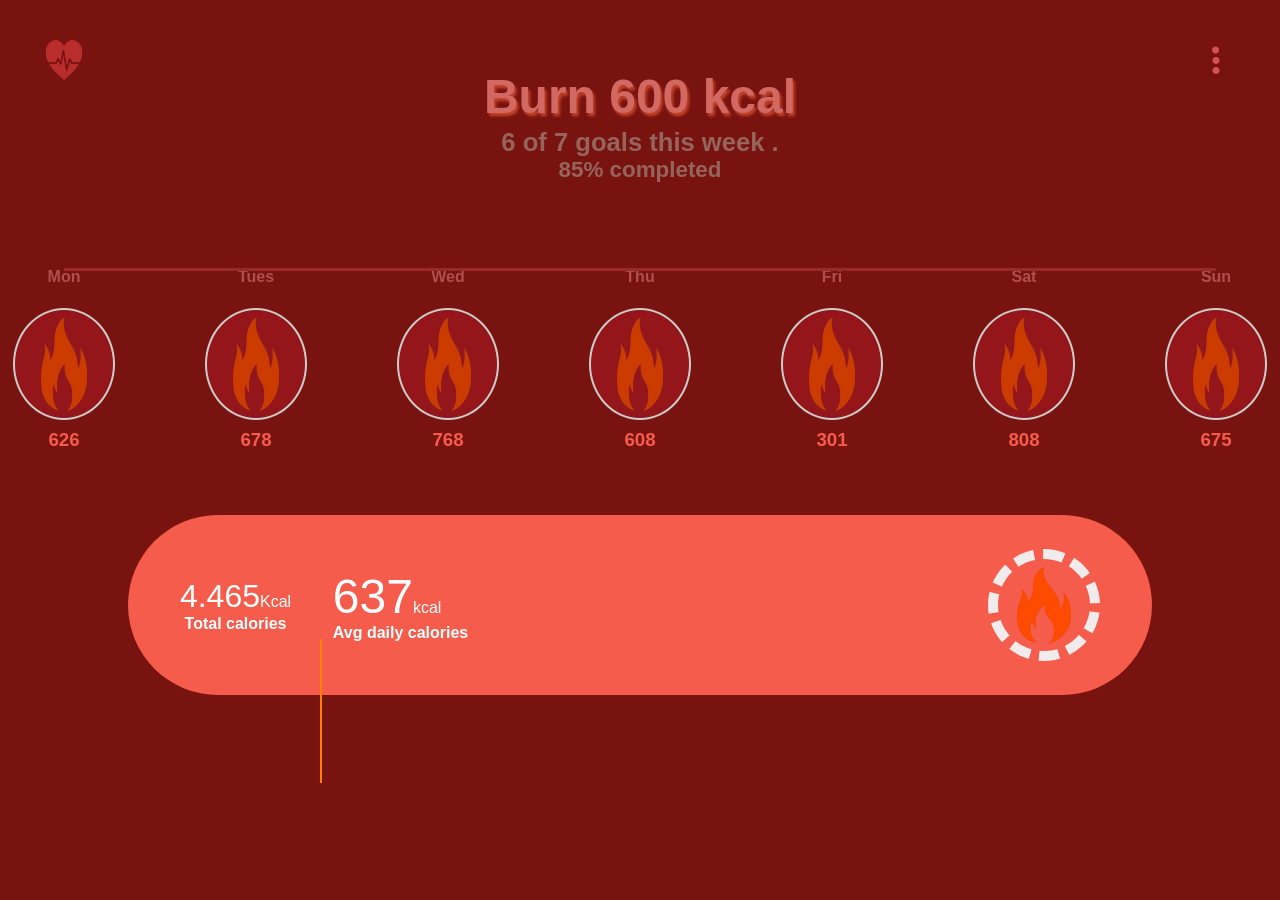
==== index.html @ 50d633a2 "inital commit" ====
<!DOCTYPE html>
<html lang="en">
<head>
    <meta charset="UTF-8">
    <meta name="viewport" content="width=device-width, initial-scale=1.0">
    <title>Document</title>
    <link rel="stylesheet" href="CSS/style.css">
    <link rel="stylesheet" href="https://cdnjs.cloudflare.com/ajax/libs/font-awesome/6.7.2/css/all.min.css">
</head>
<body>
    <main>
        <header>
            <div id="header-cnt">
                <!-- left-cnt -->
                <div class="left-cnt">
                    <img src="Assests/heatBeat.png" alt="img">
                </div>

                <!-- middle container -->
                <div class="middle-cnt">
                    <div class="title-cnt">
                        <h2>Burn 600 kcal</h2>
                    </div>
                    <div class="goal-cnt">
                        <h3>6 of 7 goals this week .</h3>
                    </div>
                    <div class="percent-cnt">
                        85% completed
                    </div>
                </div>
                <!-- right-container -->
                <div class="left-cnt">
                    <i class="fa-solid fa-ellipsis-vertical"></i>
                </div>
            </div>
        </header>
        <!-- header end -->

        <!-- line start -->
         <div class="line">

         </div>

         <!-- line end -->
          <div class="days">

            <div class="day">
                <h4 class="dayName">Mon</h4>
                <div class="calories-img">
                    <img src="Assests/fire.png" alt="">
                </div>
                <h3 class="NumberOfcal">626</h3>
            </div>
            <div class="day">
                <h4 class="dayName">Tues</h4>
                <div class="calories-img">    <img src="Assests/fire.png" alt=""></div>
                <h3 class="NumberOfcal">678</h3>
            </div>
            <div class="day">
                <h4 class="dayName">Wed</h4>
                <div class="calories-img">
                    <img src="Assests/fire.png" alt="">
                </div>
                <h3 class="NumberOfcal">768</h3>
            </div>
            <div class="day"> <h4 class="dayName">Thu</h4>
                <div class="calories-img">
                    <img src="Assests/fire.png" alt="">
                </div>
                <h3 class="NumberOfcal">608</h3></div>
            <div class="day">
                <h4 class="dayName">Fri</h4>
                <div class="calories-img">
                    <img src="Assests/fire.png" alt="">
                </div>
                <h3 class="NumberOfcal">301</h3>
            </div>
            <div class="day">
                <h4 class="dayName">Sat</h4>
                <div class="calories-img">
                    <img src="Assests/fire.png" alt="">
                </div>
                <h3 class="NumberOfcal">808</h3>
            </div>
            <div class="day">
                <h4 class="dayName">Sun</h4>
                <div class="calories-img">
                    <img src="Assests/fire.png" alt="">
                </div>
                <h3 class="NumberOfcal">675</h3>
            </div>

          </div>

          <footer>
            <div id="left">
                <p><span>4.465</span>Kcal</p> <h4>Total calories</h4>
            </div>
            <div id="middle">
                <p><span>637</span>kcal </p><h4>Avg daily calories</h4>
            </div>
            <div id="right">
                <img src="Assests/fire.png" alt="">
            </div>
          </footer>
          
    </main>
</body>
</html>
---- CSS/style.css ----
@import url('https://fonts.googleapis.com/css2?family=PT+Sans:ital,wght@0,400;0,700;1,400;1,700&family=Roboto:ital,wght@0,100;0,300;0,400;0,500;0,700;0,900;1,100;1,300;1,400;1,500;1,700;1,900&display=swap');

* {
    margin: 0;
    padding: 0;
    box-sizing: border-box;
    color: white;
    /* border: white; */
    font-family: sans-serif;
    font-family: 'Lucida Sans', 'Lucida Sans Regular', 'Lucida Grande', 'Lucida Sans Unicode', Geneva, Verdana, sans-serif;
}

:root {
    --bg-color: rgb(120, 19, 16);
    --secondary-color: rgb(246, 92, 76);
    --font-color: rgb(150, 100, 93);
}

body {
    background-color: var(--bg-color);

}

#header-cnt {
    width: 100%;
    display: flex;
    justify-content: space-between;
    align-items: center;
}

.left-cnt {
    width: 10%;
    /* border: 2px solid black; */
}

.left-cnt img {
    height: 3rem;
    width: 3rem;
}

.middle-cnt {
    width: 72%;
    /* border: 2px solid black; */
    display: flex;
    flex-direction: column;
    justify-content: center;
    align-items: center;

}

.title-cnt {
    display: flex;
    justify-content: center;
    align-items: center;
    /* border: 2px solid gray; */
    width: 60%;
    height: 4rem;
    margin-top: 4rem;
    font-size: 2rem;
    font-weight: 100;
}

.title-cnt h2 {
    font-family: sans-serif;
    text-shadow: 2px 3px 3px rgb(197, 69, 41);
    color: rgb(209, 104, 98);

}

.goal-cnt h3 {
    color: var(--font-color);
    font-size: 1.6rem;
    font-weight: 600;
}

.percent-cnt {
    color: var(--font-color);
    font-size: 1.4rem;
    font-weight: 600;
}

.title-cnt h3 {
    font-size: 2rem;
    font-weight: 400;
    color: rgb(214, 110, 106);
}

.left-cnt {
    width: 10%;
    /* border: 2px solid; */
    display: flex;
    justify-content: center;
    align-items: end;
    margin-top: -4rem;
}

.left-cnt i {
    font-size: 2rem;
    color: rgb(214, 82, 82);
}

.line {
    margin: auto;
    content: '';
    position: absolute;
    display: inline;
    top: 28%;
    left: 5%;
    width: 90%;
    height: 3px;

    background-color: rgb(153, 43, 39);
    margin-top: 1rem;



}

.days {
    width: 100%;
    display: flex;
    justify-content: space-between;
    align-items: center;
    margin-top: 5rem;
    /* border: 2px solid; */
}

.day {
    width: 10%;
    display: flex;
    flex-direction: column;
    align-items: center;
    /* border: 2px solid; */
}

.dayName {
    width: 50%;
    /* color: rgb(188, 36, 36); */
    display: flex;
    justify-content: center;
    align-items: center;
    border-radius: 10px;
    margin-bottom: 1rem;
    height: 1.8rem;
    font-weight: 600;
    color: rgb(174, 80, 80);
}


.dayName:hover {
    color: white;
    background-color: rgb(119, 77, 71);
}

.calories-img {
    width: 80%;
    height: 7rem;
    border: 2px solid;
    display: flex;
    justify-content: center;
    align-items: center;
    border-radius: 50%;
    background-color: rgb(185, 27, 32);
    object-fit: cover;
    filter: brightness(0.8);
 
    
}

.calories-img:hover {
    filter: brightness(0) invert(1);
    padding: 10px;
    background-color: black;
  
}

.calories-img img {
    width: inherit;
    height: inherit;
    /* color: white; */
}

.NumberOfcal {
    color: var(--secondary-color);
    margin-top: 0.6rem;
}

footer {
    width: 80%;
    height: 20vh;
    display: flex;
    justify-content: center;
    align-items: center;
    margin: auto;
    /* border: 2px solid; */
    gap: 2%;
    background-color: var(--secondary-color);
    border-radius: 10rem;
    margin-top: 4rem;
}

footer::before {
    content: '';
    position: absolute;
    top: 71%;
    left: 25%;
    width: 2px;
    height: 16%;
    background-color: #FF7F00;
}

#left {
    width: 15%;
    height: 16vh;
    /* border: 2px solid; */
    display: flex;
    flex-direction: column;
    justify-content: center;
    align-items: center;
}

#left span {
    font-size: 2rem;
}

#middle {
    width: 60%;
    height: 16vh;
    /* border: 2px solid; */
    display: flex;
    flex-direction: column;
    justify-content: center;
    align-items: start;
}

#right {
    width: 15%;
    height: 16vh;
    /* border: 2px solid; */
    display: flex;
    justify-content: center;
    align-items: center;
}

#right img {
    border: 10px dashed rgb(241, 235, 235);
    border-radius: 50%;
    width: 7rem;
    height: 7rem;
}

#middle span {
    font-size: 3rem;
    font-weight: 400;
}

#middle h4 {
    display: in;
}

@media (max-width: 600px) {
    #header-cnt {}

    .title-cnt {
        width: 90%;
        /* Reduce width for better fit */
        font-size: 1.5rem;
        /* Adjust font size */
    }

    .days {
        width: 100%;
    }

    .day {
        width: 12%;
        /* Make days responsive */
        margin: 1rem 0;
        /* Add spacing */
    }

    .dayName {
        width: 80%;
        /* Adjust day name width */
        font-size: 1rem;
        /* Reduce font size */
    }

    .calories-img {
        width: 3.5rem;
        /* Smaller circular image */
        height: 4rem;
        /* Adjust height */
    }

    .calories-img img {
        width: inherit;
        height: inherit;
    }

    footer {
        height: 15vh;
    }

    #left {
        width: 25%;
        height: 5rem;

    }

    #middle {
        width: 40%;
        height: 5rem;
    }

    #right {
        width: 15%;
        height: 5rem;
    }

    #right img {
        width: 3rem;
        height: 3rem;
    }

    footer::before {
        content: '';
        position: absolute;
        top: 80%;
        left: 37%;
        width: 2px;
        height: 10%;
        background-color: #FF7F00;
    }
    #right img {
        width: 2.5rem;
  
        height: 2.5rem;
        border: 5px dashed rgb(241, 235, 235);
    }
    #middle span {
        font-size: 2rem;
    }

    #left span {
        font-size: 1.4rem;

    }

}


@media (max-width: 400px) {
    #header-cnt {
        width: 100%;
    }

    .title-cnt {
        width: 95%;
        /* Reduce width for better fit */
        font-size: 1.2rem;
        /* Smaller font size */
    }
    .goal-cnt{
       font-size: 0.5rem;
    }

    .days {
        width: 100%;
    }

    .day {
        width: 20%;
   
        margin: 0.5rem 0;
        /* Reduce vertical spacing */
    }

    .dayName {
        width: 70%;
        /* Reduce day name width */
        font-size: 0.9rem;
  
    }

    .calories-img {
        width: 3rem;
        /* Smaller circular image */
        height: 3.5rem;
        /* Adjust height */
    }

    .calories-img img {
        width: inherit;
        height: inherit;
    }

    footer {
        width: 85%;
        height: 6rem;
    }

    #left,
    #middle,
    #right {}

    #middle span {
        font-size: 2rem;
    }

    #left span {
        font-size: 1.4rem;

    }

    #left h4 {}

    #right img {
        width: 2.5rem;
  
        height: 2.5rem;
        border: 5px dashed rgb(241, 235, 235);
    }

    footer::before {
        content: '';
        position: absolute;
        top: 61%;
        left: 37%;
        width: 2px;
        height: 10%;
        background-color: #FF7F00;
    }

    .line {
        top: 25%;

    }
}
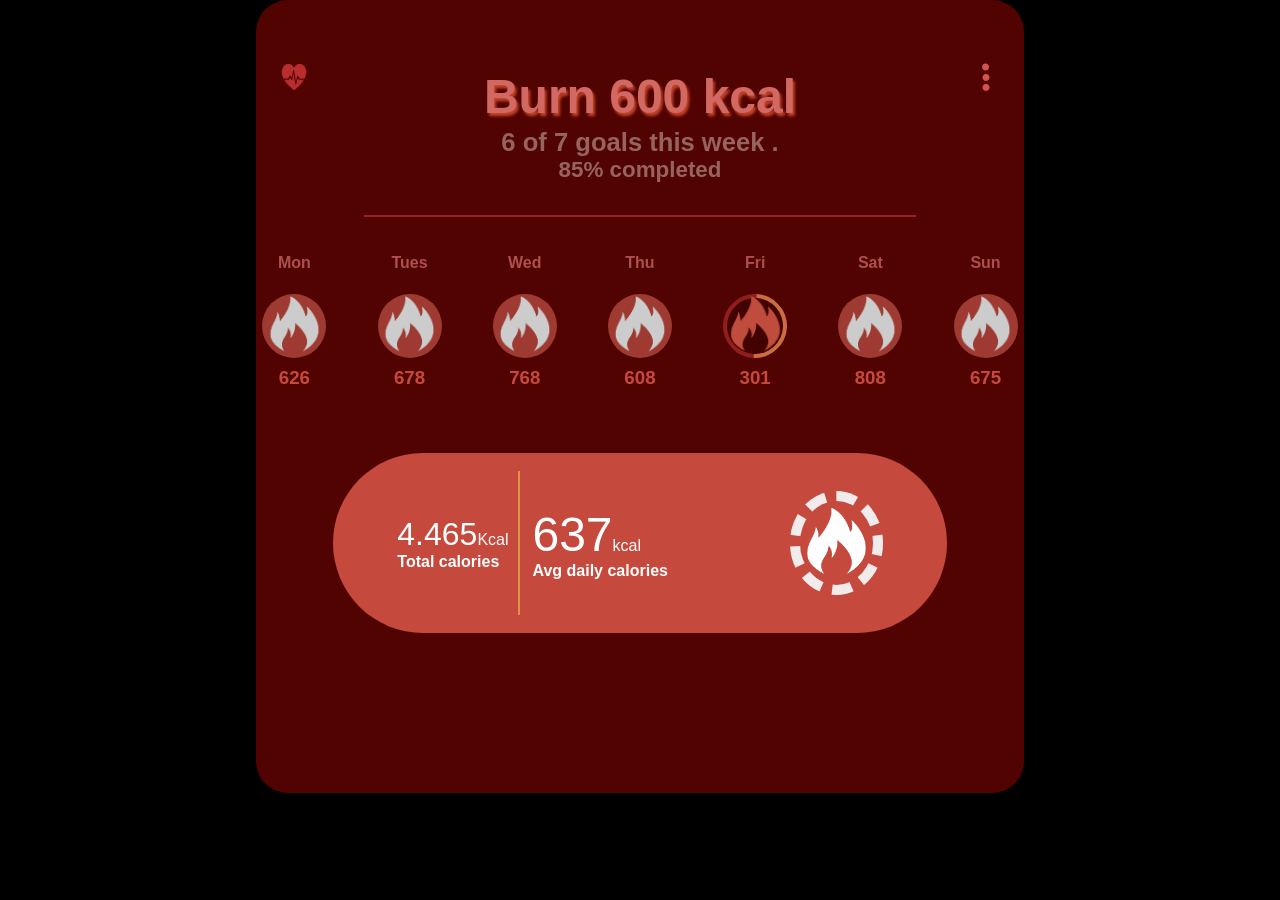
==== commit 8520e5cc: "update ui" ====
--- a/index.html
+++ b/index.html
@@ -47,45 +47,45 @@
             <div class="day">
                 <h4 class="dayName">Mon</h4>
                 <div class="calories-img">
-                    <img src="Assests/fire.png" alt="">
+                    <img src="Assests/fire_icon_white_fill.png" alt="">
                 </div>
                 <h3 class="NumberOfcal">626</h3>
             </div>
             <div class="day">
                 <h4 class="dayName">Tues</h4>
-                <div class="calories-img">    <img src="Assests/fire.png" alt=""></div>
+                <div class="calories-img">    <img src="Assests/fire_icon_white_fill.png" alt=""></div>
                 <h3 class="NumberOfcal">678</h3>
             </div>
             <div class="day">
                 <h4 class="dayName">Wed</h4>
                 <div class="calories-img">
-                    <img src="Assests/fire.png" alt="">
+                    <img src="Assests/fire_icon_white_fill.png" alt="">
                 </div>
                 <h3 class="NumberOfcal">768</h3>
             </div>
             <div class="day"> <h4 class="dayName">Thu</h4>
                 <div class="calories-img">
-                    <img src="Assests/fire.png" alt="">
+                    <img src="Assests/fire_icon_white_fill.png" alt="">
                 </div>
                 <h3 class="NumberOfcal">608</h3></div>
-            <div class="day">
+            <div class="day" >
                 <h4 class="dayName">Fri</h4>
-                <div class="calories-img">
-                    <img src="Assests/fire.png" alt="">
+                <div class="calories-img" style="background-color: rgb(81, 3, 1);" id="friday">
+                    <img class="gff" src="Assests/red fire.png" alt="">
                 </div>
                 <h3 class="NumberOfcal">301</h3>
             </div>
             <div class="day">
                 <h4 class="dayName">Sat</h4>
                 <div class="calories-img">
-                    <img src="Assests/fire.png" alt="">
+                    <img src="Assests/fire_icon_white_fill.png" alt="">
                 </div>
                 <h3 class="NumberOfcal">808</h3>
             </div>
             <div class="day">
                 <h4 class="dayName">Sun</h4>
                 <div class="calories-img">
-                    <img src="Assests/fire.png" alt="">
+                    <img src="Assests/fire_icon_white_fill.png" alt="">
                 </div>
                 <h3 class="NumberOfcal">675</h3>
             </div>
@@ -94,13 +94,14 @@
 
           <footer>
             <div id="left">
-                <p><span>4.465</span>Kcal</p> <h4>Total calories</h4>
+                <p><span>4.465</span>Kcal <br></p> 
+                <h4>Total calories</h4>
             </div>
             <div id="middle">
                 <p><span>637</span>kcal </p><h4>Avg daily calories</h4>
             </div>
             <div id="right">
-                <img src="Assests/fire.png" alt="">
+                <img src="Assests/fire_icon_white_fill.png" alt="">
             </div>
           </footer>
           
--- a/CSS/style.css
+++ b/CSS/style.css
@@ -11,13 +11,21 @@
 }
 
 :root {
-    --bg-color: rgb(120, 19, 16);
-    --secondary-color: rgb(246, 92, 76);
+    --bg-color: rgb(81, 3, 1);
+    --secondary-color:rgb(198,73,61);
     --font-color: rgb(150, 100, 93);
 }
-
-body {
+body{
+    background-color: black;
+}
+
+main {
     background-color: var(--bg-color);
+    width: 60%;
+    margin: auto;
+    height: auto;
+    padding-bottom: 10rem;
+    border-radius: 2rem;
 
 }
 
@@ -26,16 +34,19 @@
     display: flex;
     justify-content: space-between;
     align-items: center;
+ 
 }
 
 .left-cnt {
     width: 10%;
     /* border: 2px solid black; */
+   
 }
 
 .left-cnt img {
     height: 3rem;
     width: 3rem;
+    padding: 0.5rem;
 }
 
 .middle-cnt {
@@ -45,6 +56,8 @@
     flex-direction: column;
     justify-content: center;
     align-items: center;
+    border-bottom: 2px solid rgb(149, 35, 40);
+    padding-bottom: 2rem;
 
 }
 
@@ -64,9 +77,14 @@
     font-family: sans-serif;
     text-shadow: 2px 3px 3px rgb(197, 69, 41);
     color: rgb(209, 104, 98);
-
-}
-
+    animation: burn 3s infinite;
+
+}
+.goal-cnt{
+    display: flex;
+    justify-content: center;
+    align-items: center;
+}
 .goal-cnt h3 {
     color: var(--font-color);
     font-size: 1.6rem;
@@ -97,6 +115,7 @@
 .left-cnt i {
     font-size: 2rem;
     color: rgb(214, 82, 82);
+    padding: 0.5rem;
 }
 
 .line {
@@ -105,11 +124,11 @@
     position: absolute;
     display: inline;
     top: 28%;
-    left: 5%;
-    width: 90%;
+    left: 25%;
+    width: 50%;
     height: 3px;
 
-    background-color: rgb(153, 43, 39);
+    /* background-color: rgb(153, 43, 39); */
     margin-top: 1rem;
 
 
@@ -121,9 +140,11 @@
     display: flex;
     justify-content: space-between;
     align-items: center;
-    margin-top: 5rem;
+    margin-top: 2rem;
     /* border: 2px solid; */
-}
+ 
+}
+
 
 .day {
     width: 10%;
@@ -132,6 +153,7 @@
     align-items: center;
     /* border: 2px solid; */
 }
+
 
 .dayName {
     width: 50%;
@@ -153,26 +175,62 @@
 }
 
 .calories-img {
-    width: 80%;
-    height: 7rem;
-    border: 2px solid;
+    width: 5rem;
+    height: 5rem;
+    border:none;
     display: flex;
     justify-content: center;
     align-items: center;
     border-radius: 50%;
-    background-color: rgb(185, 27, 32);
+    background-color: var(--secondary-color);
     object-fit: cover;
+    padding: 0.8rem;
     filter: brightness(0.8);
  
     
 }
-
-.calories-img:hover {
+.calories-img :hover{
+    transform: scale(1.08);
+}
+
+/* animation */
+@keyframes burn {
+    0% {
+       opacity: 0.5;
+      
+        }
+    25% {
+     opacity:1;
+    }
+    50% {
+       opacity: 0.5;
+    }
+    75% {
+        /* transform: translateX(-1px); */
+       opacity: 1;
+    }
+    100% {
+        /* transform: translateX(0); */
+       opacity: 0.5;
+    }
+}
+.gff{
+transform: rotate(222deg);
+}
+#friday{    
+   border: 4px solid; 
+   border-top-color: rgb(255, 135, 81);
+   border-right-color:rgb(183, 36, 36);
+   border-left-color: rgb(255, 135, 81);
+   border-bottom-color:rgb(183, 36, 36);
+   transform: rotate(138deg);
+}
+/* .calories-img:hover {
     filter: brightness(0) invert(1);
     padding: 10px;
     background-color: black;
   
-}
+} */
 
 .calories-img img {
     width: inherit;
@@ -194,29 +252,29 @@
     margin: auto;
     /* border: 2px solid; */
     gap: 2%;
-    background-color: var(--secondary-color);
+    background-color:var(--secondary-color);
     border-radius: 10rem;
     margin-top: 4rem;
 }
 
-footer::before {
+/* footer::before {
     content: '';
     position: absolute;
     top: 71%;
     left: 25%;
     width: 2px;
     height: 16%;
-    background-color: #FF7F00;
-}
+} */
 
 #left {
-    width: 15%;
+    width: 20%;
     height: 16vh;
     /* border: 2px solid; */
     display: flex;
     flex-direction: column;
     justify-content: center;
-    align-items: center;
+    align-items: start;
+    border-right: 2px solid rgb(219, 149, 64);
 }
 
 #left span {
@@ -224,7 +282,7 @@
 }
 
 #middle {
-    width: 60%;
+    width: 40%;
     height: 16vh;
     /* border: 2px solid; */
     display: flex;
@@ -245,8 +303,9 @@
 #right img {
     border: 10px dashed rgb(241, 235, 235);
     border-radius: 50%;
-    width: 7rem;
-    height: 7rem;
+    width: 6.5rem;
+    height: 6.5rem;
+    padding: 0.2rem;
 }
 
 #middle span {
@@ -257,9 +316,388 @@
 #middle h4 {
     display: in;
 }
-
-@media (max-width: 600px) {
+@media (max-width:320px) {
+    main {
+        background-color: var(--bg-color);
+        width: 100%;
+        margin: auto;
+        height: auto;
+        padding-bottom: 10rem;
+    
+    }
+    #header-cnt {
+        width: 100%;
+    }
+
+    .title-cnt {
+        width: 95%;
+        /* Reduce width for better fit */
+        font-size: 1rem;
+        /* Smaller font size */
+    }
+    .goal-cnt{
+        width: 80%;
+       
+    }
+    .goal-cnt h3{
+        font-size: 0.9rem;
+        width: 100%;
+    }
+.middle-cnt .percent-cnt{
+    font-size: 0.8rem;
+}
+    .days {
+        width: 100%;
+        padding: 0.5rem;
+    }
+
+    .day {
+        width: 15%;
+   
+        margin: 0.5rem 0;
+        /* Reduce vertical spacing */
+    }
+
+    .dayName {
+        width: 70%;
+        /* Reduce day name width */
+        font-size: 0.6rem;
+  
+    }
+
+    .calories-img {
+        width: 2.2rem;
+        /* Smaller circular image */
+        height: 2.2rem;
+        /* Adjust height */
+    }
+
+    .calories-img img {
+        width: 2rem;
+        height: 2rem;
+        padding: 0.2rem;
+    }
+    .NumberOfcal{
+        font-size: 0.5rem;
+    }
+
+    footer {
+        width: 85%;
+        height: 6rem;
+    }
+
+    #left{
+        width: 25%;
+        height: 4rem
+    }
+    #left p{
+        font-size: 0.8rem;
+    }
+    #middle{
+        width: 30%;
+        margin-left: 10px;
+        
+    }
+    #right {}
+
+    #middle span {
+        font-size: 1rem;
+        
+    }
+
+    #left span {
+        font-size: 0.8rem;
+
+    }
+    #left h4,#middle h4 {
+        font-size: 0.6rem;
+    }
+
+    #left h4 {}
+
+    #right img {
+        width: 2.5rem;
+  
+        height: 2.5rem;
+        border: 5px dashed rgb(241, 235, 235);
+    }
+
+    footer::before {
+        content: '';
+        position: absolute;
+        top: 72%;
+        left: 34%;
+        width: 1.5px;
+        height: 10%;
+        /* background-color: #FF7F00; */
+    }
+
+    .line {
+        top: 35%;
+
+    }
+    
+}
+
+
+
+
+@media only screen and (max-width:375px ) and (min-width:320px) {
+    main {
+        background-color: var(--bg-color);
+        width: 100%;
+        margin: auto;
+        height: auto;
+        padding-bottom: 10rem;
+    
+    }
+      #header-cnt {
+        width: 100%;
+    }
+
+    .title-cnt {
+        width: 95%;
+        /* Reduce width for better fit */
+        font-size: 1.2rem;
+        /* Smaller font size */
+    }
+    .goal-cnt{
+        width: 80%;
+       
+    }
+    .goal-cnt h3{
+        font-size: 1.05rem;
+        width: 100%;
+    }
+    .middle-cnt .percent-cnt{
+        font-size: 1rem;
+    }
+
+    .days {
+        width: 100%;
+        padding:0.8rem;
+    }
+
+    .day {
+        width:2rem;
+   
+        margin: 0.5rem 0;
+        /* Reduce vertical spacing */
+    }
+
+    .dayName {
+        width: 70%;
+        /* Reduce day name width */
+        font-size: 0.9rem;
+  
+    }
+
+    .calories-img {
+        width: 2.5rem;
+        /* Smaller circular image */
+        height: 2.5rem;
+        /* Adjust height */
+    }
+
+    .calories-img img {
+        width: 2.2;
+        height: 2.2;
+        padding: 0.1rem;
+    }
+    .NumberOfcal{
+        font-size: 0.9rem;
+    }
+
+
+    footer {
+        width: 85%;
+        height: 6rem;
+    }
+
+    #left{
+        width: 25%;
+        height: 4rem;
+    }
+    #middle{
+        width: 30%;
+        margin-left: 10px;
+        /* margin-top: -1rem; */
+    }
+    #right {}
+
+    #middle span {
+        font-size: 1rem;
+        
+    }
+
+    #left span {
+        font-size: 0.8rem;
+
+    }
+    #left p{
+        font-size: 0.5rem;
+    }
+    #left h4,#middle h4 {
+        font-size: 0.6rem;
+    }
+
+    #left h4 {}
+
+    #right img {
+        width: 2.5rem;
+  
+        height: 2.5rem;
+        border: 5px dashed rgb(241, 235, 235);
+    }
+
+    footer::before {
+        content: '';
+        position: absolute;
+        top: 74%;
+        left: 33%;
+        width: 2px;
+        height: 10%;
+        /* background-color: #FF7F00; */
+    }
+
+    .line {
+        top: 35%;
+
+    }
+}
+@media only screen and (max-width: 425px) and (min-width: 375px) {
+    main {
+        background-color: var(--bg-color);
+        width: 100%;
+        margin: auto;
+        height: auto;
+        padding-bottom: 10rem;
+    
+    }
+    #header-cnt {
+        width: 100%;
+    }
+
+    .title-cnt {
+        width: 95%;
+        /* Reduce width for better fit */
+        font-size: 1.2rem;
+        /* Smaller font size */
+    }
+    .goal-cnt{
+        width: 80%;
+       
+    }
+    .goal-cnt h3{
+        font-size: 1.2rem;
+        width: 100%;
+    }
+    .middle-cnt .percent-cnt{
+        font-size: 1.1rem;
+    }
+
+    .days {
+        width: 100%;
+    }
+
+    .day {
+        width: 15%;
+   
+        margin: 0.5rem 0;
+        /* Reduce vertical spacing */
+    }
+
+    .dayName {
+        width: 70%;
+        /* Reduce day name width */
+        font-size: 0.9rem;
+  
+    }
+
+    .calories-img {
+        width: 3rem;
+        /* Smaller circular image */
+        height: 3rem;
+        /* Adjust height */
+    }
+
+    .calories-img img {
+        width: 2.5rem;
+        height:2.5rem;
+
+    }
+    .NumberOfcal{
+        font-size: 0.5rem;
+    }
+
+    footer {
+        width: 85%;
+        height: 6rem;
+    }
+
+    #left{
+        width: 22%;
+        height: 5rem;
+    }
+    #left p{
+        font-size: 0.8rem;
+    }
+    
+    #middle{
+        width: 35%;
+        margin-left: 10px;
+       /* / margin-top: -1rem; */
+    }
+    #right {}
+
+    #middle span {
+        font-size: 1.3rem;
+        
+    }
+
+    #left span {
+        font-size: 1rem;
+
+    }
+    #left h4,#middle h4 {
+        font-size: 0.8rem;
+    }
+
+    #left h4 {}
+
+    #right img {
+        width: 2.5rem;
+  
+        height: 2.5rem;
+        border: 5px dashed rgb(241, 235, 235);
+    }
+
+    footer::before {
+        content: '';
+        position: absolute;
+        top: 74%;
+        left: 33%;
+        width: 2px;
+        height: 10%;
+        /* background-color: #FF7F00; */
+    }
+
+    .line {
+        top: 35%;
+
+    }
+}
+
+@media only screen and (max-width: 678px) and (min-width: 425px) {
     #header-cnt {}
+    main {
+        background-color: var(--bg-color);
+        width: 100%;
+        margin: auto;
+        height: auto;
+        padding-bottom: 10rem;
+    
+    }
 
     .title-cnt {
         width: 90%;
@@ -270,6 +708,7 @@
 
     .days {
         width: 100%;
+        padding: 0.8rem;
     }
 
     .day {
@@ -287,15 +726,15 @@
     }
 
     .calories-img {
-        width: 3.5rem;
+        width: 4rem;
         /* Smaller circular image */
         height: 4rem;
         /* Adjust height */
     }
 
     .calories-img img {
-        width: inherit;
-        height: inherit;
+        width: 3rem;
+        height: 3rem;
     }
 
     footer {
@@ -330,16 +769,16 @@
         left: 37%;
         width: 2px;
         height: 10%;
-        background-color: #FF7F00;
+        /* background-color: #FF7F00; */
     }
     #right img {
-        width: 2.5rem;
+        width: 3rem;
   
-        height: 2.5rem;
+        height: 3rem;
         border: 5px dashed rgb(241, 235, 235);
     }
     #middle span {
-        font-size: 2rem;
+        font-size: 1rem;
     }
 
     #left span {
@@ -348,92 +787,111 @@
     }
 
 }
-
-
-@media (max-width: 400px) {
-    #header-cnt {
-        width: 100%;
-    }
-
-    .title-cnt {
-        width: 95%;
-        /* Reduce width for better fit */
-        font-size: 1.2rem;
-        /* Smaller font size */
-    }
-    .goal-cnt{
-       font-size: 0.5rem;
-    }
-
-    .days {
-        width: 100%;
-    }
-
-    .day {
-        width: 20%;
-   
-        margin: 0.5rem 0;
-        /* Reduce vertical spacing */
-    }
-
-    .dayName {
-        width: 70%;
-        /* Reduce day name width */
-        font-size: 0.9rem;
-  
-    }
-
+@media only screen and (max-width: 768px) and (min-width: 678px)
+{
+    main {
+        background-color: var(--bg-color);
+        width: 100%;
+        margin: auto;
+        height: auto;
+        padding-bottom: 10rem;
+    
+    }
+      footer::before {
+        content: '';
+        position: absolute;
+        top: 73%;
+        left: 25%;
+        width: 2px;
+        height: 15%;
+        /* background-color: #FF7F00; */
+    }
+    #middle span {
+        font-size: 1.5rem;
+    }
+
+    #left span {
+        font-size: 1.1rem;
+
+    }
     .calories-img {
-        width: 3rem;
+        width: 3.5rem;
         /* Smaller circular image */
         height: 3.5rem;
         /* Adjust height */
     }
 
     .calories-img img {
-        width: inherit;
-        height: inherit;
-    }
-
-    footer {
-        width: 85%;
-        height: 6rem;
-    }
-
-    #left,
-    #middle,
-    #right {}
-
+        width: 3rem;
+        height: 3rem;
+    }
+
+    
+    #right img {
+        width: 4rem;
+  
+        height: 4rem;
+        border: 5px dashed rgb(241, 235, 235);
+    }
+}
+@media only screen and (max-width:1024px) and (min-width:768px)
+ {
+    .calories-img {
+        width: 4rem;
+        /* Smaller circular image */
+        height: 4rem;
+        /* Adjust height */
+    }
+    .calories-img img{
+        padding: 0.4rem;
+    }
+    .title-cnt h2{
+        font-size: 2rem;
+    }
+    .days{
+        padding: 1rem;
+    }
+    #middle{
+      width: 40%;
+    }
     #middle span {
-        font-size: 2rem;
+        font-size: 1.5rem;
+       
+    }
+    #middle p{
+        margin-top: -1rem;
     }
 
     #left span {
-        font-size: 1.4rem;
-
-    }
-
-    #left h4 {}
-
+        font-size: 1.1rem;
+
+    }
+    #left p{
+      padding-right: 0.5rem;
+    }
     #right img {
-        width: 2.5rem;
-  
-        height: 2.5rem;
         border: 5px dashed rgb(241, 235, 235);
-    }
-
+        border-radius: 50%;
+        width: 4rem;
+        height: 4rem;
+    }
     footer::before {
         content: '';
         position: absolute;
-        top: 61%;
-        left: 37%;
+        top: 74%;
+        left: 36%;
         width: 2px;
-        height: 10%;
-        background-color: #FF7F00;
-    }
-
+        height: 15%;
+        /* background-color: #FF7F00; */
+    }
     .line {
-        top: 25%;
-
-    }
-}+        top: 30%;
+
+    }
+}
+@media only screen and (max-width:1440px) and (min-width:1025px){
+    .calories-img{
+        width: 4rem;
+        height: 4rem;
+    }
+}
